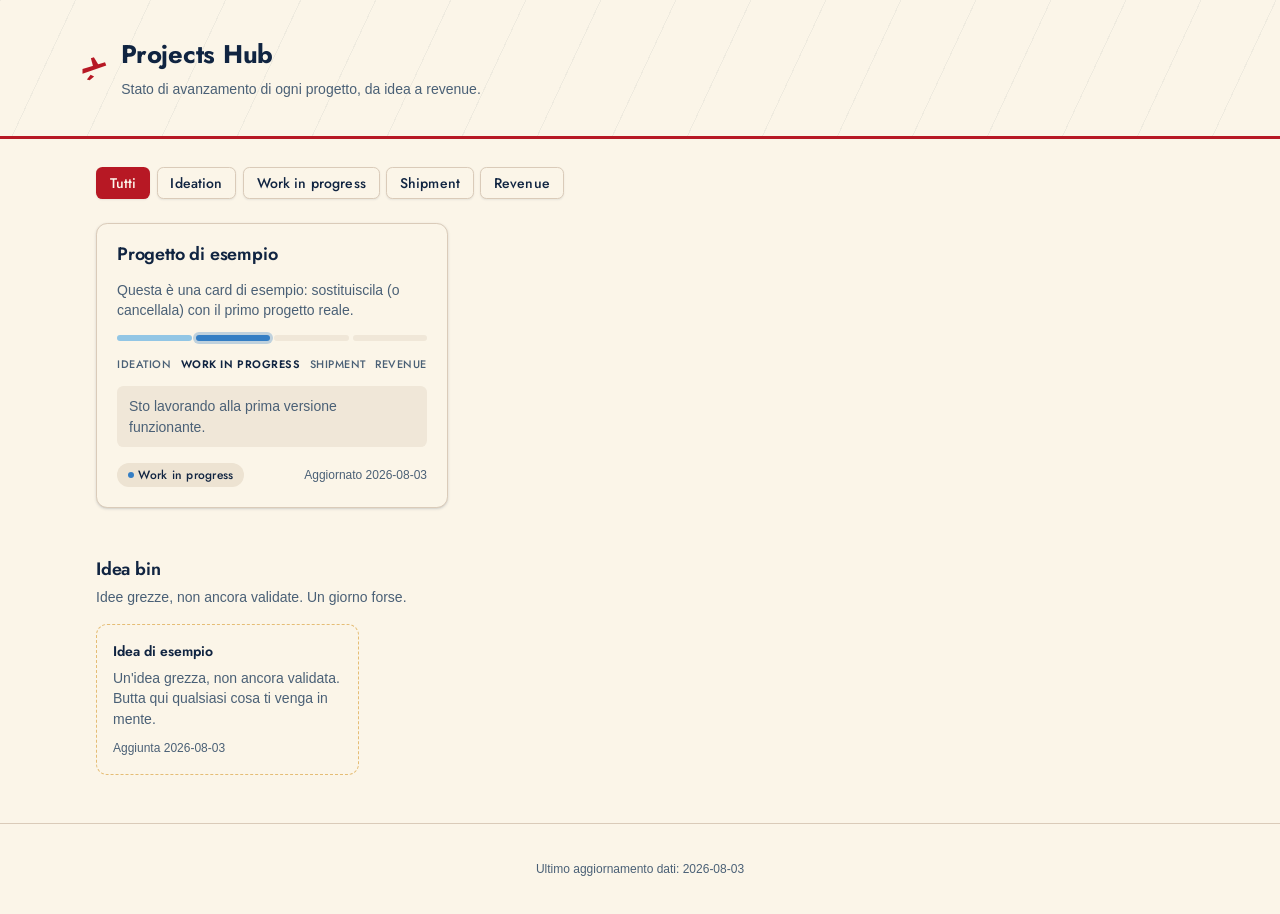
==== index.html @ 8f5721bf "Add project detail dialog: status, last update, deliverable checklist Click (or Enter/Space) on a pr" ====
<!doctype html>
<html lang="it">
<head>
<meta charset="UTF-8" />
<meta name="viewport" content="width=device-width, initial-scale=1.0" />
<title>Projects Hub</title>
<link rel="preconnect" href="https://fonts.googleapis.com" />
<link rel="preconnect" href="https://fonts.gstatic.com" crossorigin />
<link href="https://fonts.googleapis.com/css2?family=Jost:wght@500;600;700;800&display=swap" rel="stylesheet" />
<link rel="stylesheet" href="style.css" />
</head>
<body>
  <header class="topbar">
    <div class="topbar-inner">
      <svg class="brand-icon" width="30" height="30" viewBox="0 0 24 24" fill="none" xmlns="http://www.w3.org/2000/svg" aria-hidden="true">
        <path d="M2 16.5l19-6.5-1-2.7L2 12.8v3.7z" fill="currentColor"/>
        <path d="M10.5 10.8L8.7 4.2l2.4-.8 4.4 7.1-4.9 0.3z" fill="currentColor"/>
        <path d="M8.5 17.3l-3 3.8 2.2.6 3.6-3-2.8-1.4z" fill="currentColor"/>
      </svg>
      <div>
        <h1>Projects Hub</h1>
        <p class="subtitle">Stato di avanzamento di ogni progetto, da idea a revenue.</p>
      </div>
    </div>
  </header>

  <main class="wrap">
    <section class="filters" aria-label="Filtra per stage">
      <button class="filter-btn is-active" data-filter="all">Tutti</button>
      <button class="filter-btn" data-filter="ideation">Ideation</button>
      <button class="filter-btn" data-filter="wip">Work in progress</button>
      <button class="filter-btn" data-filter="shipment">Shipment</button>
      <button class="filter-btn" data-filter="revenue">Revenue</button>
    </section>

    <section id="projects" class="projects-grid" aria-label="Progetti"></section>

    <section class="ideas-section">
      <div class="ideas-header">
        <h2>Idea bin</h2>
        <p class="subtitle">Idee grezze, non ancora validate. Un giorno forse.</p>
      </div>
      <div id="ideas" class="ideas-grid"></div>
    </section>
  </main>

  <footer class="footer">
    <p id="last-updated"></p>
  </footer>

  <div id="project-dialog-overlay" class="dialog-overlay" hidden>
    <div class="dialog" role="dialog" aria-modal="true" aria-labelledby="dialog-title">
      <button class="dialog-close" id="dialog-close" aria-label="Chiudi">&times;</button>
      <div id="dialog-content"></div>
    </div>
  </div>

  <script src="script.js"></script>
</body>
</html>
---- style.css ----
/*
  Structure/tokens follow shadcn/ui (github.com/shadcn-ui/ui): same variable
  architecture (background/foreground/card/primary/secondary/muted/accent/
  border/ring, radius scale, shadow scale, chart-1..4) and the same component
  mechanics (Button/Badge/Card states, focus rings). Only the token *values*
  below are a custom skin — a mid-century TWA travel-poster palette: night-sky
  navy, cherry red, brass gold, ivory paper — instead of shadcn's default
  neutral gray theme.
*/
:root {
  --radius: 0.5rem;
  --radius-sm: calc(var(--radius) * 0.6);
  --radius-md: calc(var(--radius) * 0.8);
  --radius-lg: var(--radius);
  --radius-xl: calc(var(--radius) * 1.4);

  /* ivory / daytime ticket paper */
  --background: oklch(0.97 0.018 85);
  --foreground: oklch(0.26 0.06 258);
  --card: oklch(0.97 0.018 85);
  --card-foreground: oklch(0.26 0.06 258);
  --primary: oklch(0.5 0.19 25);
  --primary-foreground: oklch(0.98 0.015 85);
  --secondary: oklch(0.92 0.025 80);
  --secondary-foreground: oklch(0.26 0.06 258);
  --muted: oklch(0.93 0.022 80);
  --muted-foreground: oklch(0.48 0.045 250);
  --accent: oklch(0.8 0.14 85);
  --accent-foreground: oklch(0.26 0.06 258);
  --destructive: oklch(0.55 0.22 25);
  --border: oklch(0.85 0.03 75);
  --input: oklch(0.85 0.03 75);
  --ring: oklch(0.76 0.13 85);

  /* stage journey: pale sky -> deep sky -> TWA red (launch) -> gold (revenue) */
  --chart-1: oklch(0.8 0.07 235);
  --chart-2: oklch(0.58 0.13 250);
  --chart-3: oklch(0.52 0.19 25);
  --chart-4: oklch(0.72 0.13 85);

  --font-sans: -apple-system, BlinkMacSystemFont, "Segoe UI", Roboto, "Helvetica Neue",
    "Noto Sans", Arial, sans-serif, "Apple Color Emoji", "Segoe UI Emoji", "Segoe UI Symbol";
  --font-display: "Jost", var(--font-sans);

  --text-xs: 0.75rem;
  --text-sm: 0.875rem;
  --text-base: 1rem;
  --text-lg: 1.125rem;
  --text-2xl: 1.6rem;

  --shadow-xs: 0 1px 2px 0 oklch(0.26 0.06 258 / 0.08);
  --shadow-sm: 0 1px 3px 0 oklch(0.26 0.06 258 / 0.14), 0 1px 2px -1px oklch(0.26 0.06 258 / 0.14);
}

@media (prefers-color-scheme: dark) {
  :root {
    /* night sky over the tail fin */
    --background: oklch(0.2 0.045 258);
    --foreground: oklch(0.96 0.018 85);
    --card: oklch(0.25 0.045 258);
    --card-foreground: oklch(0.96 0.018 85);
    --primary: oklch(0.58 0.2 25);
    --primary-foreground: oklch(0.98 0.015 85);
    --secondary: oklch(0.31 0.045 255);
    --secondary-foreground: oklch(0.95 0.018 85);
    --muted: oklch(0.29 0.045 255);
    --muted-foreground: oklch(0.68 0.035 250);
    --accent: oklch(0.62 0.12 85);
    --accent-foreground: oklch(0.18 0.04 258);
    --destructive: oklch(0.63 0.19 25);
    --border: oklch(1 0 0 / 12%);
    --input: oklch(1 0 0 / 16%);
    --ring: oklch(0.68 0.13 85);

    --chart-1: oklch(0.76 0.08 235);
    --chart-2: oklch(0.63 0.14 250);
    --chart-3: oklch(0.6 0.2 25);
    --chart-4: oklch(0.76 0.14 85);

    --shadow-xs: 0 1px 2px 0 oklch(0 0 0 / 0.3);
    --shadow-sm: 0 1px 3px 0 oklch(0 0 0 / 0.4), 0 1px 2px -1px oklch(0 0 0 / 0.4);
  }
}

* {
  box-sizing: border-box;
  border-color: var(--border);
}

body {
  margin: 0;
  background: var(--background);
  color: var(--foreground);
  font-family: var(--font-sans);
  font-size: var(--text-sm);
  line-height: 1.5;
  -webkit-font-smoothing: antialiased;
}

/* ---------- layout ---------- */

.topbar {
  position: relative;
  overflow: hidden;
  border-bottom: 3px solid var(--primary);
  padding: 2.25rem 1rem;
  background:
    repeating-linear-gradient(
      115deg,
      color-mix(in oklch, var(--foreground) 5%, transparent) 0px,
      color-mix(in oklch, var(--foreground) 5%, transparent) 1px,
      transparent 1px,
      transparent 68px
    ),
    var(--background);
}

@media (prefers-reduced-motion: no-preference) {
  .topbar {
    animation: contrail-drift 50s linear infinite;
  }
}

@keyframes contrail-drift {
  from { background-position: 0 0, 0 0; }
  to { background-position: 2000px 0, 0 0; }
}

.topbar-inner,
.wrap {
  max-width: 1120px;
  margin: 0 auto;
}

.topbar-inner {
  position: relative;
  display: flex;
  align-items: center;
  gap: 0.7rem;
}

.brand-icon {
  flex: none;
  color: var(--primary);
}

.topbar h1 {
  margin: 0 0 0.3rem;
  font-family: var(--font-display);
  font-size: var(--text-2xl);
  font-weight: 700;
  letter-spacing: -0.01em;
}

.subtitle {
  margin: 0;
  color: var(--muted-foreground);
  font-size: var(--text-sm);
}

.wrap {
  padding: 1.75rem 1rem 3rem;
}

/* ---------- filter buttons (shadcn Button: outline / default, size sm) ---------- */

.filters {
  display: flex;
  gap: 0.4rem;
  flex-wrap: wrap;
  margin-bottom: 1.5rem;
}

.filter-btn {
  display: inline-flex;
  align-items: center;
  justify-content: center;
  height: 2rem;
  padding: 0 0.8rem;
  border-radius: var(--radius-md);
  border: 1px solid var(--border);
  background: var(--background);
  color: var(--foreground);
  font-family: var(--font-display);
  font-size: var(--text-sm);
  font-weight: 500;
  letter-spacing: 0.01em;
  cursor: pointer;
  box-shadow: var(--shadow-xs);
  transition: color 0.15s ease, background-color 0.15s ease, border-color 0.15s ease;
}

.filter-btn:hover {
  background: var(--accent);
  color: var(--accent-foreground);
  border-color: var(--accent);
}

.filter-btn:focus-visible {
  outline: none;
  border-color: var(--ring);
  box-shadow: 0 0 0 3px color-mix(in oklch, var(--ring) 50%, transparent);
}

.filter-btn.is-active {
  background: var(--primary);
  color: var(--primary-foreground);
  border-color: transparent;
}

/* ---------- project cards (shadcn Card) ---------- */

.projects-grid {
  display: grid;
  grid-template-columns: repeat(auto-fill, minmax(300px, 1fr));
  gap: 1rem;
  margin-bottom: 3rem;
}

.card {
  display: flex;
  flex-direction: column;
  gap: 0.9rem;
  background: var(--card);
  color: var(--card-foreground);
  border: 1px solid var(--border);
  border-radius: var(--radius-xl);
  box-shadow: var(--shadow-sm);
  padding: 1.25rem;
  cursor: pointer;
  transition: border-color 0.15s ease, box-shadow 0.15s ease, transform 0.15s ease;
}

.card:hover {
  border-color: var(--ring);
  box-shadow: 0 4px 14px 0 oklch(0.26 0.06 258 / 0.12);
  transform: translateY(-1px);
}

.card:focus-visible {
  outline: none;
  border-color: var(--ring);
  box-shadow: 0 0 0 3px color-mix(in oklch, var(--ring) 50%, transparent);
}

.card-title {
  margin: 0;
  font-family: var(--font-display);
  font-size: var(--text-lg);
  font-weight: 600;
  line-height: 1.2;
  letter-spacing: -0.01em;
}

.card-desc {
  margin: 0;
  color: var(--muted-foreground);
  font-size: var(--text-sm);
  line-height: 1.45;
}

/* stepper — modeled after shadcn Progress (track = muted, indicator = chart scale) */

.stepper {
  display: flex;
  align-items: center;
  gap: 0.25rem;
}

.step {
  flex: 1;
  height: 6px;
  border-radius: 999px;
  background: var(--muted);
}

.step.is-done {
  background: var(--step-color, var(--primary));
}

.step.is-current {
  background: var(--step-color, var(--primary));
  box-shadow: 0 0 0 3px color-mix(in oklch, var(--step-color, var(--primary)) 30%, transparent);
}

.stage-labels {
  display: flex;
  justify-content: space-between;
  font-family: var(--font-display);
  font-size: 0.68rem;
  color: var(--muted-foreground);
  text-transform: uppercase;
  letter-spacing: 0.05em;
  font-weight: 500;
}

.stage-labels span.is-active {
  color: var(--foreground);
  font-weight: 600;
}

.card-footer {
  display: flex;
  align-items: center;
  justify-content: space-between;
  gap: 0.5rem;
  margin-top: 0.1rem;
}

/* badges (shadcn Badge) */

.badge {
  display: inline-flex;
  align-items: center;
  gap: 0.3rem;
  width: fit-content;
  padding: 0.1rem 0.6rem;
  border-radius: 999px;
  border: 1px solid transparent;
  font-family: var(--font-display);
  font-size: var(--text-xs);
  font-weight: 500;
  letter-spacing: 0.02em;
  white-space: nowrap;
  background: var(--secondary);
  color: var(--secondary-foreground);
}

.badge::before {
  content: "";
  width: 6px;
  height: 6px;
  border-radius: 50%;
  background: var(--dot-color, var(--foreground));
}

.card-notes {
  margin: 0;
  font-size: var(--text-sm);
  color: var(--muted-foreground);
  background: var(--muted);
  border-radius: var(--radius-md);
  padding: 0.6rem 0.75rem;
}

.card-updated {
  font-size: var(--text-xs);
  color: var(--muted-foreground);
}

.card-links {
  display: flex;
  flex-wrap: wrap;
  gap: 0.4rem;
}

.card-links a {
  display: inline-flex;
  align-items: center;
  height: 1.75rem;
  padding: 0 0.6rem;
  border-radius: var(--radius-md);
  border: 1px solid var(--border);
  font-size: var(--text-xs);
  font-weight: 500;
  color: var(--foreground);
  text-decoration: none;
  background: var(--background);
  transition: background-color 0.15s ease;
}

.card-links a:hover {
  background: var(--accent);
  color: var(--accent-foreground);
  border-color: var(--accent);
}

.revenue-detail {
  margin: 0;
  font-size: var(--text-xs);
  color: var(--muted-foreground);
}

/* ---------- idea bin (dashed Card variant — the dashes read as a flight path) ---------- */

.ideas-header {
  margin-bottom: 1rem;
}

.ideas-header h2 {
  margin: 0 0 0.25rem;
  font-family: var(--font-display);
  font-size: var(--text-lg);
  font-weight: 600;
  letter-spacing: -0.01em;
}

.ideas-grid {
  display: grid;
  grid-template-columns: repeat(auto-fill, minmax(240px, 1fr));
  gap: 0.75rem;
}

.idea-card {
  background: var(--card);
  border: 1.5px dashed color-mix(in oklch, var(--accent) 65%, var(--border));
  border-radius: var(--radius-xl);
  padding: 1rem;
}

.idea-card h3 {
  margin: 0 0 0.4rem;
  font-family: var(--font-display);
  font-size: var(--text-sm);
  font-weight: 600;
}

.idea-card p {
  margin: 0 0 0.5rem;
  font-size: var(--text-sm);
  color: var(--muted-foreground);
  line-height: 1.45;
}

.idea-card time {
  font-size: var(--text-xs);
  color: var(--muted-foreground);
}

.empty-state {
  color: var(--muted-foreground);
  font-size: var(--text-sm);
  border: 1px dashed var(--border);
  border-radius: var(--radius-xl);
  padding: 1.5rem;
  text-align: center;
  grid-column: 1 / -1;
}

.footer {
  text-align: center;
  color: var(--muted-foreground);
  font-size: var(--text-xs);
  padding: 1.5rem;
  border-top: 1px solid var(--border);
}

/* ---------- project detail dialog (shadcn Dialog: overlay + centered content) ---------- */

.dialog-overlay {
  position: fixed;
  inset: 0;
  z-index: 50;
  display: flex;
  align-items: flex-start;
  justify-content: center;
  overflow-y: auto;
  padding: 3rem 1rem;
  background: oklch(0.1 0.03 258 / 0.6);
  opacity: 0;
  transition: opacity 0.15s ease;
}

.dialog-overlay[hidden] {
  display: none;
}

.dialog-overlay.is-open {
  opacity: 1;
}

.dialog {
  position: relative;
  width: 100%;
  max-width: 32rem;
  background: var(--card);
  color: var(--card-foreground);
  border: 1px solid var(--border);
  border-radius: var(--radius-xl);
  box-shadow: var(--shadow-sm);
  padding: 1.75rem;
  display: flex;
  flex-direction: column;
  gap: 0.9rem;
  transform: translateY(8px) scale(0.98);
  transition: transform 0.15s ease;
}

.dialog-overlay.is-open .dialog {
  transform: translateY(0) scale(1);
}

.dialog-close {
  position: absolute;
  top: 0.9rem;
  right: 0.9rem;
  width: 1.75rem;
  height: 1.75rem;
  display: inline-flex;
  align-items: center;
  justify-content: center;
  border: 1px solid var(--border);
  border-radius: var(--radius-md);
  background: var(--background);
  color: var(--muted-foreground);
  font-size: 1.1rem;
  line-height: 1;
  cursor: pointer;
}

.dialog-close:hover {
  background: var(--accent);
  color: var(--accent-foreground);
  border-color: var(--accent);
}

.dialog-close:focus-visible {
  outline: none;
  box-shadow: 0 0 0 3px color-mix(in oklch, var(--ring) 50%, transparent);
}

.dialog-title {
  margin: 0.1rem 0 0;
  font-family: var(--font-display);
  font-size: var(--text-2xl);
  font-weight: 700;
  letter-spacing: -0.01em;
  padding-right: 1.5rem;
}

.dialog-section {
  border-top: 1px solid var(--border);
  padding-top: 0.9rem;
}

.dialog-label {
  margin: 0 0 0.4rem;
  font-family: var(--font-display);
  font-size: 0.7rem;
  font-weight: 600;
  text-transform: uppercase;
  letter-spacing: 0.05em;
  color: var(--muted-foreground);
}

.deliverable-count {
  font-weight: 500;
  text-transform: none;
  letter-spacing: normal;
  color: var(--foreground);
}

.dialog-text {
  margin: 0;
  font-size: var(--text-sm);
  line-height: 1.55;
}

.deliverables {
  list-style: none;
  margin: 0;
  padding: 0;
  display: flex;
  flex-direction: column;
  gap: 0.4rem;
}

.deliverable {
  display: flex;
  align-items: flex-start;
  gap: 0.55rem;
  font-size: var(--text-sm);
  color: var(--foreground);
}

.deliverable-check {
  flex: none;
  width: 1.1rem;
  height: 1.1rem;
  margin-top: 0.05rem;
  display: inline-flex;
  align-items: center;
  justify-content: center;
  border: 1.5px solid var(--border);
  border-radius: var(--radius-sm);
  font-size: 0.7rem;
  line-height: 1;
  color: var(--primary-foreground);
}

.deliverable.is-done {
  color: var(--muted-foreground);
  text-decoration: line-through;
  text-decoration-color: color-mix(in oklch, var(--muted-foreground) 60%, transparent);
}

.deliverable.is-done .deliverable-check {
  background: var(--primary);
  border-color: var(--primary);
}
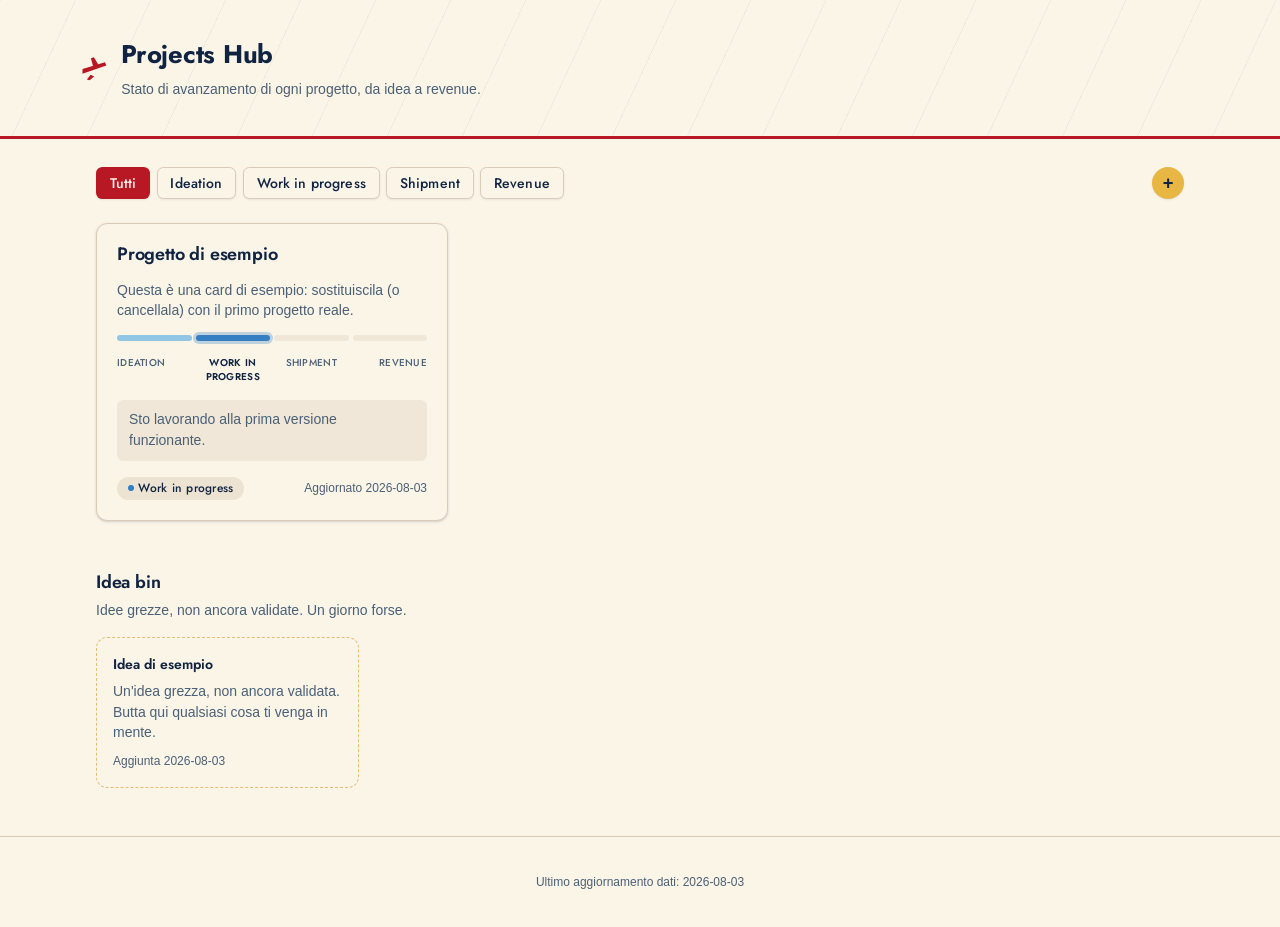
==== commit da5d3fc3: "Add gold + button opening a static intake-question reference dialog New project intake is deliberate" ====
--- a/index.html
+++ b/index.html
@@ -31,6 +31,7 @@
       <button class="filter-btn" data-filter="wip">Work in progress</button>
       <button class="filter-btn" data-filter="shipment">Shipment</button>
       <button class="filter-btn" data-filter="revenue">Revenue</button>
+      <button class="add-project-btn" id="add-project-btn" aria-haspopup="dialog" title="Aggiungi progetto" aria-label="Aggiungi progetto">+</button>
     </section>
 
     <section id="projects" class="projects-grid" aria-label="Progetti"></section>
--- a/style.css
+++ b/style.css
@@ -208,6 +208,35 @@
   border-color: transparent;
 }
 
+.add-project-btn {
+  display: inline-flex;
+  align-items: center;
+  justify-content: center;
+  width: 2rem;
+  height: 2rem;
+  margin-left: auto;
+  border-radius: 999px;
+  border: 1px solid transparent;
+  background: var(--accent);
+  color: var(--accent-foreground);
+  font-size: 1.15rem;
+  line-height: 1;
+  font-weight: 600;
+  cursor: pointer;
+  box-shadow: var(--shadow-xs);
+  transition: transform 0.15s ease, box-shadow 0.15s ease;
+}
+
+.add-project-btn:hover {
+  box-shadow: 0 4px 14px 0 color-mix(in oklch, var(--accent) 45%, transparent);
+  transform: translateY(-1px);
+}
+
+.add-project-btn:focus-visible {
+  outline: none;
+  box-shadow: 0 0 0 3px color-mix(in oklch, var(--ring) 50%, transparent);
+}
+
 /* ---------- project cards (shadcn Card) ---------- */
 
 .projects-grid {
@@ -267,6 +296,10 @@
   gap: 0.25rem;
 }
 
+.dialog > .stepper {
+  margin-top: 0.4rem;
+}
+
 .step {
   flex: 1;
   height: 6px;
@@ -284,14 +317,27 @@
 }
 
 .stage-labels {
-  display: flex;
-  justify-content: space-between;
-  font-family: var(--font-display);
-  font-size: 0.68rem;
+  display: grid;
+  grid-template-columns: repeat(4, 1fr);
+  gap: 0.25rem;
+  font-family: var(--font-display);
+  font-size: 0.62rem;
   color: var(--muted-foreground);
   text-transform: uppercase;
-  letter-spacing: 0.05em;
+  letter-spacing: 0.03em;
   font-weight: 500;
+}
+
+.stage-labels span {
+  text-align: center;
+}
+
+.stage-labels span:first-child {
+  text-align: left;
+}
+
+.stage-labels span:last-child {
+  text-align: right;
 }
 
 .stage-labels span.is-active {
@@ -472,16 +518,16 @@
 .dialog {
   position: relative;
   width: 100%;
-  max-width: 32rem;
+  max-width: 34rem;
   background: var(--card);
   color: var(--card-foreground);
   border: 1px solid var(--border);
   border-radius: var(--radius-xl);
   box-shadow: var(--shadow-sm);
-  padding: 1.75rem;
+  padding: 2.25rem;
   display: flex;
   flex-direction: column;
-  gap: 0.9rem;
+  gap: 1.1rem;
   transform: translateY(8px) scale(0.98);
   transition: transform 0.15s ease;
 }
@@ -492,10 +538,10 @@
 
 .dialog-close {
   position: absolute;
-  top: 0.9rem;
-  right: 0.9rem;
-  width: 1.75rem;
-  height: 1.75rem;
+  top: 1.25rem;
+  right: 1.25rem;
+  width: 1.85rem;
+  height: 1.85rem;
   display: inline-flex;
   align-items: center;
   justify-content: center;
@@ -520,21 +566,21 @@
 }
 
 .dialog-title {
-  margin: 0.1rem 0 0;
-  font-family: var(--font-display);
-  font-size: var(--text-2xl);
+  margin: 0.3rem 0 0;
+  font-family: var(--font-display);
+  font-size: 1.7rem;
   font-weight: 700;
   letter-spacing: -0.01em;
-  padding-right: 1.5rem;
+  padding-right: 1.75rem;
 }
 
 .dialog-section {
   border-top: 1px solid var(--border);
-  padding-top: 0.9rem;
+  padding-top: 1.5rem;
 }
 
 .dialog-label {
-  margin: 0 0 0.4rem;
+  margin: 0 0 0.7rem;
   font-family: var(--font-display);
   font-size: 0.7rem;
   font-weight: 600;
@@ -553,7 +599,7 @@
 .dialog-text {
   margin: 0;
   font-size: var(--text-sm);
-  line-height: 1.55;
+  line-height: 1.65;
 }
 
 .deliverables {
@@ -562,15 +608,30 @@
   padding: 0;
   display: flex;
   flex-direction: column;
-  gap: 0.4rem;
+  gap: 0.15rem;
 }
 
 .deliverable {
   display: flex;
   align-items: flex-start;
-  gap: 0.55rem;
+  gap: 0.65rem;
+  margin: 0 -0.5rem;
+  padding: 0.4rem 0.5rem;
+  border-radius: var(--radius-md);
   font-size: var(--text-sm);
   color: var(--foreground);
+  cursor: pointer;
+  user-select: none;
+  transition: background-color 0.12s ease;
+}
+
+.deliverable:hover {
+  background: var(--muted);
+}
+
+.deliverable:focus-visible {
+  outline: none;
+  box-shadow: 0 0 0 3px color-mix(in oklch, var(--ring) 50%, transparent);
 }
 
 .deliverable-check {
@@ -598,3 +659,56 @@
   background: var(--primary);
   border-color: var(--primary);
 }
+
+/* ---------- new-project intake reference (static questions, no inputs) ---------- */
+
+.stage-heading {
+  display: inline-flex;
+  align-items: center;
+  gap: 0.45rem;
+  margin: 0 0 0.9rem;
+  font-family: var(--font-display);
+  font-size: 0.7rem;
+  font-weight: 700;
+  letter-spacing: 0.06em;
+  text-transform: uppercase;
+  color: var(--foreground);
+}
+
+.stage-heading::before {
+  content: "";
+  width: 8px;
+  height: 8px;
+  border-radius: 50%;
+  background: var(--dot-color, var(--foreground));
+}
+
+.intake-list {
+  list-style: decimal;
+  margin: 0;
+  padding-left: 1.15rem;
+  display: flex;
+  flex-direction: column;
+  gap: 0.9rem;
+}
+
+.intake-list li::marker {
+  color: var(--muted-foreground);
+  font-weight: 600;
+}
+
+.intake-q {
+  margin: 0;
+  font-size: var(--text-sm);
+  line-height: 1.5;
+  color: var(--foreground);
+  font-weight: 500;
+}
+
+.intake-ref {
+  margin: 0.3rem 0 0;
+  font-size: 0.75rem;
+  font-style: italic;
+  color: var(--muted-foreground);
+  line-height: 1.4;
+}
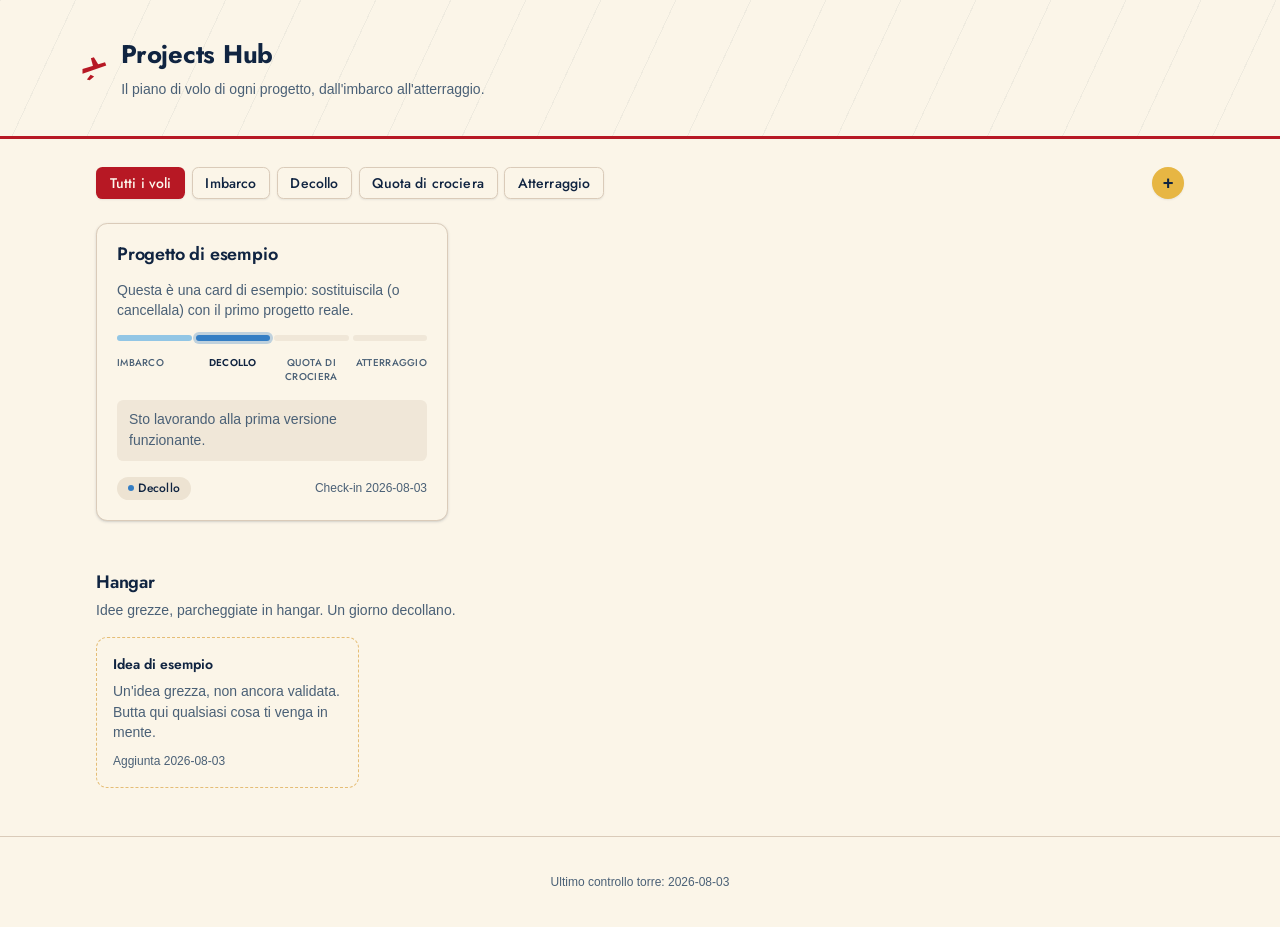
==== commit abea77d9: "Rebrand copy with an airport/flight tone of voice Stage labels: Ideation->Imbarco, WIP->Decollo, Shi" ====
--- a/index.html
+++ b/index.html
@@ -19,27 +19,27 @@
       </svg>
       <div>
         <h1>Projects Hub</h1>
-        <p class="subtitle">Stato di avanzamento di ogni progetto, da idea a revenue.</p>
+        <p class="subtitle">Il piano di volo di ogni progetto, dall'imbarco all'atterraggio.</p>
       </div>
     </div>
   </header>
 
   <main class="wrap">
-    <section class="filters" aria-label="Filtra per stage">
-      <button class="filter-btn is-active" data-filter="all">Tutti</button>
-      <button class="filter-btn" data-filter="ideation">Ideation</button>
-      <button class="filter-btn" data-filter="wip">Work in progress</button>
-      <button class="filter-btn" data-filter="shipment">Shipment</button>
-      <button class="filter-btn" data-filter="revenue">Revenue</button>
-      <button class="add-project-btn" id="add-project-btn" aria-haspopup="dialog" title="Aggiungi progetto" aria-label="Aggiungi progetto">+</button>
+    <section class="filters" aria-label="Filtra per fase">
+      <button class="filter-btn is-active" data-filter="all">Tutti i voli</button>
+      <button class="filter-btn" data-filter="ideation">Imbarco</button>
+      <button class="filter-btn" data-filter="wip">Decollo</button>
+      <button class="filter-btn" data-filter="shipment">Quota di crociera</button>
+      <button class="filter-btn" data-filter="revenue">Atterraggio</button>
+      <button class="add-project-btn" id="add-project-btn" aria-haspopup="dialog" title="Nuovo volo" aria-label="Nuovo volo">+</button>
     </section>
 
     <section id="projects" class="projects-grid" aria-label="Progetti"></section>
 
     <section class="ideas-section">
       <div class="ideas-header">
-        <h2>Idea bin</h2>
-        <p class="subtitle">Idee grezze, non ancora validate. Un giorno forse.</p>
+        <h2>Hangar</h2>
+        <p class="subtitle">Idee grezze, parcheggiate in hangar. Un giorno decollano.</p>
       </div>
       <div id="ideas" class="ideas-grid"></div>
     </section>
--- a/style.css
+++ b/style.css
@@ -296,8 +296,8 @@
   gap: 0.25rem;
 }
 
-.dialog > .stepper {
-  margin-top: 0.4rem;
+#dialog-content > .stepper {
+  margin-top: 0.3rem;
 }
 
 .step {
@@ -525,11 +525,14 @@
   border-radius: var(--radius-xl);
   box-shadow: var(--shadow-sm);
   padding: 2.25rem;
-  display: flex;
-  flex-direction: column;
-  gap: 1.1rem;
   transform: translateY(8px) scale(0.98);
   transition: transform 0.15s ease;
+}
+
+#dialog-content {
+  display: flex;
+  flex-direction: column;
+  gap: 1.4rem;
 }
 
 .dialog-overlay.is-open .dialog {
@@ -712,3 +715,146 @@
   color: var(--muted-foreground);
   line-height: 1.4;
 }
+
+/* ---------- project dialog accordion (per-stage questions & answers) ---------- */
+
+.accordion {
+  display: flex;
+  flex-direction: column;
+}
+
+.accordion-section {
+  border-top: 1px solid var(--border);
+}
+
+.accordion-header {
+  display: flex;
+  align-items: center;
+  justify-content: space-between;
+  gap: 0.75rem;
+  width: calc(100% + 1.5rem);
+  margin: 0 -0.75rem;
+  padding: 1.1rem 0.75rem;
+  background: none;
+  border: none;
+  border-radius: var(--radius-md);
+  font: inherit;
+  color: var(--foreground);
+  cursor: pointer;
+  text-align: left;
+  transition: background-color 0.12s ease;
+}
+
+.accordion-header:hover {
+  background: var(--muted);
+}
+
+.accordion-header:focus-visible {
+  outline: none;
+  box-shadow: 0 0 0 3px color-mix(in oklch, var(--ring) 50%, transparent);
+}
+
+.accordion-header-left {
+  display: flex;
+  align-items: center;
+  gap: 0.6rem;
+  flex-wrap: wrap;
+}
+
+.stage-dot {
+  flex: none;
+  width: 8px;
+  height: 8px;
+  border-radius: 50%;
+  background: var(--dot-color, var(--foreground));
+}
+
+.accordion-label {
+  font-family: var(--font-display);
+  font-size: var(--text-sm);
+  font-weight: 600;
+  letter-spacing: 0.02em;
+}
+
+.lock-badge {
+  display: inline-flex;
+  align-items: center;
+  gap: 0.3rem;
+  font-size: 0.68rem;
+  font-weight: 500;
+  color: var(--muted-foreground);
+  background: var(--muted);
+  padding: 0.15rem 0.55rem;
+  border-radius: 999px;
+}
+
+.lock-badge svg {
+  display: block;
+}
+
+.chevron {
+  flex: none;
+  display: flex;
+  color: var(--muted-foreground);
+  transition: transform 0.2s ease, color 0.12s ease;
+}
+
+.accordion-header[aria-expanded="true"] .chevron {
+  transform: rotate(180deg);
+  color: var(--foreground);
+}
+
+.accordion-body-wrap {
+  display: grid;
+  grid-template-rows: 0fr;
+  transition: grid-template-rows 0.22s ease;
+}
+
+.accordion-section.is-open .accordion-body-wrap {
+  grid-template-rows: 1fr;
+}
+
+.accordion-body {
+  min-height: 0;
+  overflow: hidden;
+}
+
+.accordion-body-inner {
+  display: flex;
+  flex-direction: column;
+  gap: 1.1rem;
+  padding: 0 0.75rem 1.4rem;
+}
+
+.qa-list {
+  display: flex;
+  flex-direction: column;
+  gap: 1.1rem;
+}
+
+.qa-answer {
+  margin: 0.35rem 0 0;
+  font-size: var(--text-sm);
+  line-height: 1.55;
+  color: var(--foreground);
+}
+
+.qa-answer.qa-empty {
+  color: var(--muted-foreground);
+  font-style: italic;
+}
+
+.accordion-updated {
+  margin: 0;
+  font-size: var(--text-xs);
+  color: var(--muted-foreground);
+}
+
+.stage-deliverables {
+  border-top: 1px dashed var(--border);
+  padding-top: 1.1rem;
+}
+
+.intake-list-preview {
+  margin: 0;
+}
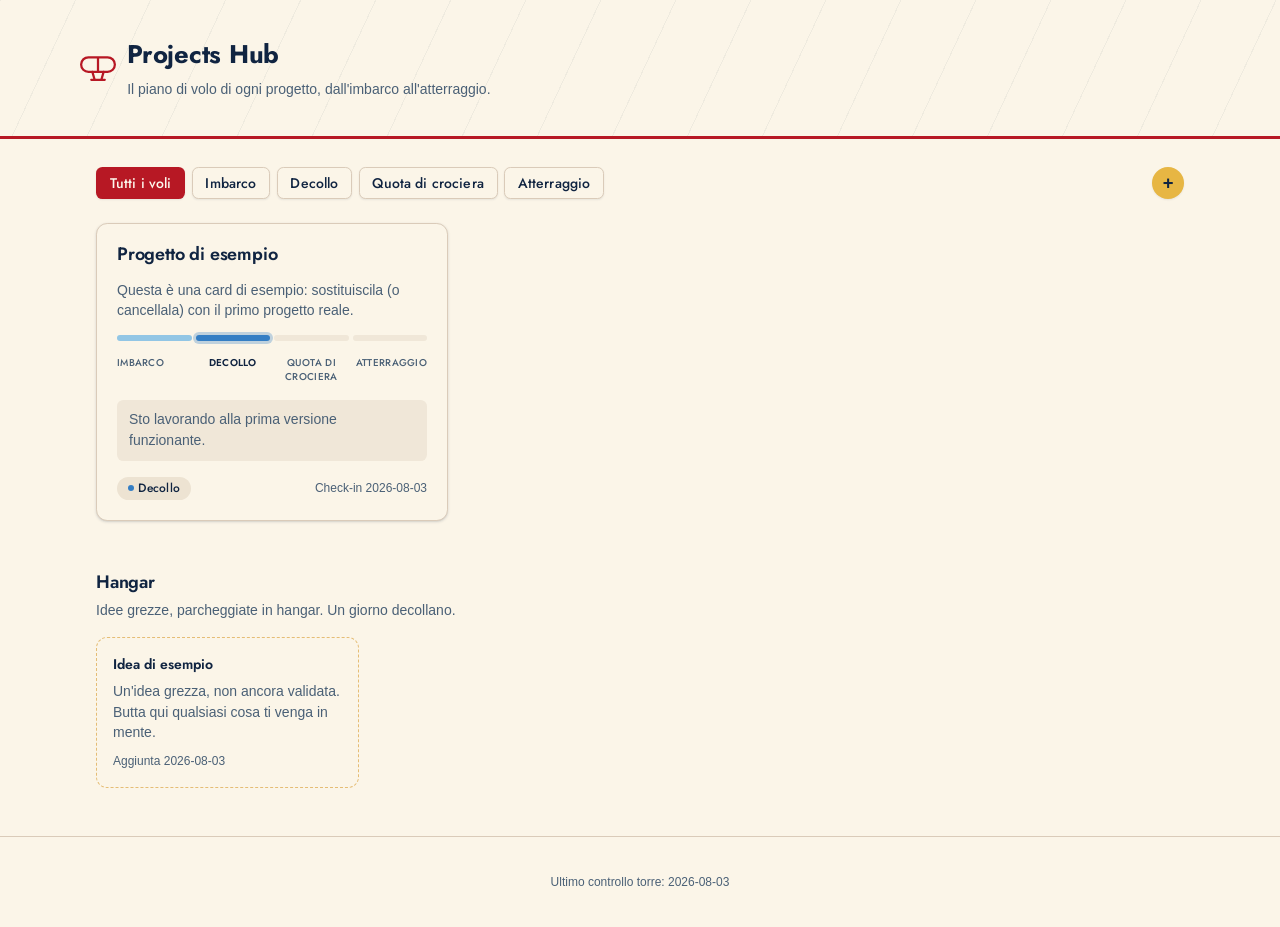
==== commit 9a1d7583: "Replace the brand icon with the TWA Terminal split-flap board Stylized outline of the oval departure" ====
--- a/index.html
+++ b/index.html
@@ -11,11 +11,15 @@
 </head>
 <body>
   <header class="topbar">
+    <svg class="flyby-plane" viewBox="0 0 24 24" fill="none" xmlns="http://www.w3.org/2000/svg" aria-hidden="true">
+      <path d="M21,16v-2l-8-5V3.5C13,2.67,12.33,2,11.5,2S10,2.67,10,3.5V9l-8,5v2l8-2.5V19l-2.5,1.5V22l4-1l4,1v-1.5L13,19v-5.5L21,16z" fill="currentColor"/>
+    </svg>
     <div class="topbar-inner">
-      <svg class="brand-icon" width="30" height="30" viewBox="0 0 24 24" fill="none" xmlns="http://www.w3.org/2000/svg" aria-hidden="true">
-        <path d="M2 16.5l19-6.5-1-2.7L2 12.8v3.7z" fill="currentColor"/>
-        <path d="M10.5 10.8L8.7 4.2l2.4-.8 4.4 7.1-4.9 0.3z" fill="currentColor"/>
-        <path d="M8.5 17.3l-3 3.8 2.2.6 3.6-3-2.8-1.4z" fill="currentColor"/>
+      <svg class="brand-icon" width="36" height="27" viewBox="0 0 32 24" fill="none" xmlns="http://www.w3.org/2000/svg" aria-hidden="true">
+        <rect x="1" y="2" width="30" height="13" rx="6.5" stroke="currentColor" stroke-width="2"/>
+        <line x1="16" y1="2" x2="16" y2="15" stroke="currentColor" stroke-width="2"/>
+        <path d="M11 15L13 22M21 15L19 22" stroke="currentColor" stroke-width="2" stroke-linecap="round"/>
+        <path d="M10 22H22" stroke="currentColor" stroke-width="2" stroke-linecap="round"/>
       </svg>
       <div>
         <h1>Projects Hub</h1>
--- a/style.css
+++ b/style.css
@@ -126,6 +126,30 @@
   to { background-position: 2000px 0, 0 0; }
 }
 
+.flyby-plane {
+  position: absolute;
+  top: 60%;
+  left: -8%;
+  width: 30px;
+  height: 30px;
+  color: var(--primary);
+  opacity: 0;
+  pointer-events: none;
+}
+
+@media (prefers-reduced-motion: no-preference) {
+  .flyby-plane {
+    animation: plane-flyby 17s ease-in-out infinite;
+  }
+}
+
+@keyframes plane-flyby {
+  0%, 78% { left: -8%; top: 62%; opacity: 0; transform: rotate(0deg); }
+  82% { left: 6%; top: 55%; opacity: 0.9; transform: rotate(-6deg); }
+  94% { left: 100%; top: 14%; opacity: 0.9; transform: rotate(-6deg); }
+  97%, 100% { left: 106%; top: 10%; opacity: 0; transform: rotate(-6deg); }
+}
+
 .topbar-inner,
 .wrap {
   max-width: 1120px;
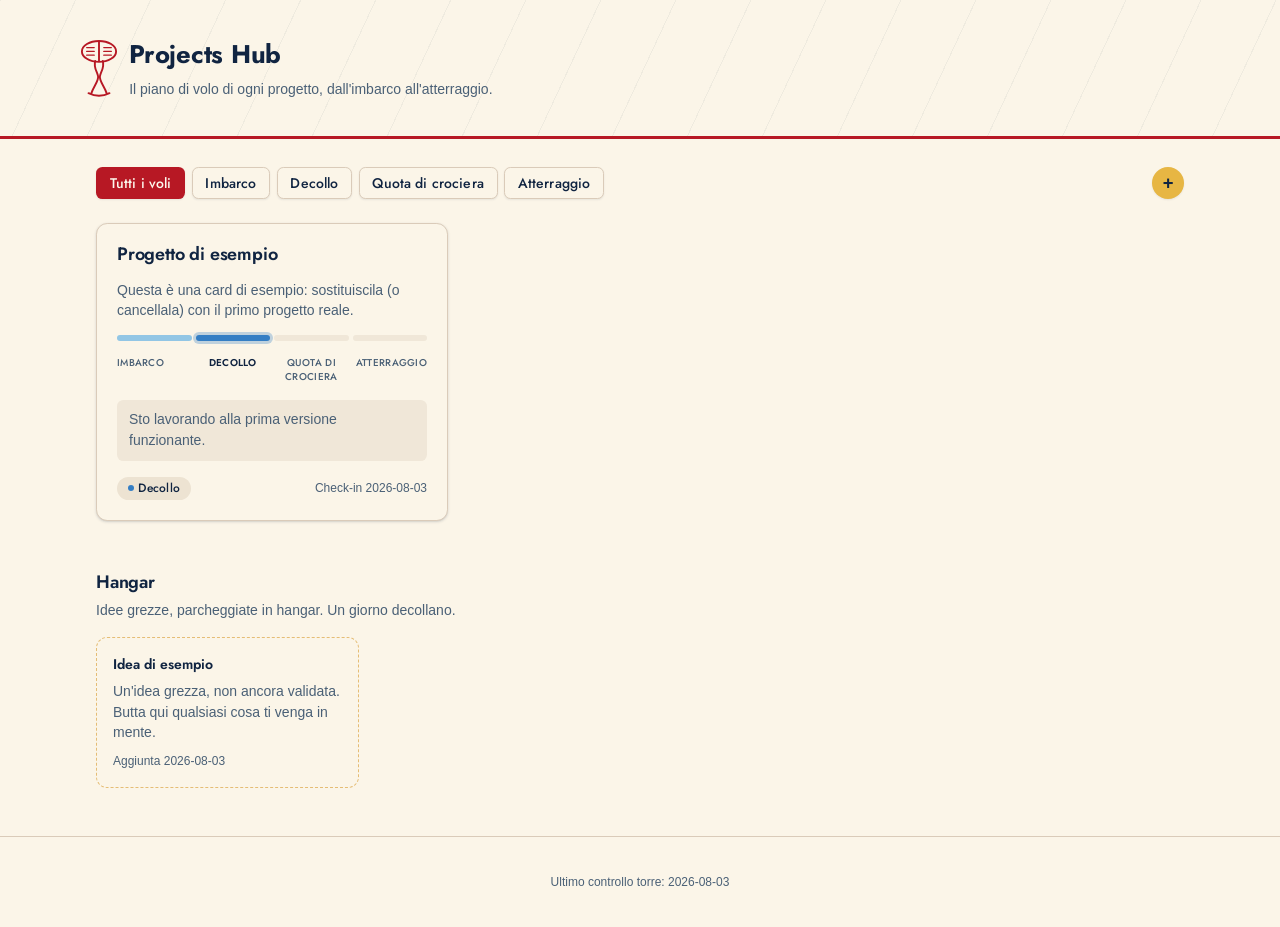
==== commit 5ade5e9c: "Enlarge and detail the brand icon to match the reference photo Sized to span the full height of the " ====
--- a/index.html
+++ b/index.html
@@ -15,11 +15,18 @@
       <path d="M21,16v-2l-8-5V3.5C13,2.67,12.33,2,11.5,2S10,2.67,10,3.5V9l-8,5v2l8-2.5V19l-2.5,1.5V22l4-1l4,1v-1.5L13,19v-5.5L21,16z" fill="currentColor"/>
     </svg>
     <div class="topbar-inner">
-      <svg class="brand-icon" width="36" height="27" viewBox="0 0 32 24" fill="none" xmlns="http://www.w3.org/2000/svg" aria-hidden="true">
-        <rect x="1" y="2" width="30" height="13" rx="6.5" stroke="currentColor" stroke-width="2"/>
-        <line x1="16" y1="2" x2="16" y2="15" stroke="currentColor" stroke-width="2"/>
-        <path d="M11 15L13 22M21 15L19 22" stroke="currentColor" stroke-width="2" stroke-linecap="round"/>
-        <path d="M10 22H22" stroke="currentColor" stroke-width="2" stroke-linecap="round"/>
+      <svg class="brand-icon" width="38" height="61" viewBox="0 0 40 64" fill="none" xmlns="http://www.w3.org/2000/svg" aria-hidden="true">
+        <ellipse cx="20" cy="14" rx="18" ry="11" stroke="currentColor" stroke-width="2"/>
+        <line x1="20" y1="3.5" x2="20" y2="24.5" stroke="currentColor" stroke-width="2"/>
+        <line x1="7" y1="10" x2="15" y2="10" stroke="currentColor" stroke-width="1.3" stroke-linecap="round"/>
+        <line x1="7" y1="14" x2="15" y2="14" stroke="currentColor" stroke-width="1.3" stroke-linecap="round"/>
+        <line x1="7" y1="18" x2="15" y2="18" stroke="currentColor" stroke-width="1.3" stroke-linecap="round"/>
+        <line x1="25" y1="10" x2="33" y2="10" stroke="currentColor" stroke-width="1.3" stroke-linecap="round"/>
+        <line x1="25" y1="14" x2="33" y2="14" stroke="currentColor" stroke-width="1.3" stroke-linecap="round"/>
+        <line x1="25" y1="18" x2="33" y2="18" stroke="currentColor" stroke-width="1.3" stroke-linecap="round"/>
+        <path d="M16,24 C14,31 18,35 19,40 C20,45 14,51 12,58" stroke="currentColor" stroke-width="2" stroke-linecap="round"/>
+        <path d="M24,24 C26,31 22,35 21,40 C20,45 26,51 28,58" stroke="currentColor" stroke-width="2" stroke-linecap="round"/>
+        <path d="M9,58 Q20,63.5 31,58" stroke="currentColor" stroke-width="2" stroke-linecap="round"/>
       </svg>
       <div>
         <h1>Projects Hub</h1>
--- a/style.css
+++ b/style.css
@@ -134,6 +134,7 @@
   height: 30px;
   color: var(--primary);
   opacity: 0;
+  transform: rotate(84deg);
   pointer-events: none;
 }
 
@@ -144,10 +145,10 @@
 }
 
 @keyframes plane-flyby {
-  0%, 78% { left: -8%; top: 62%; opacity: 0; transform: rotate(0deg); }
-  82% { left: 6%; top: 55%; opacity: 0.9; transform: rotate(-6deg); }
-  94% { left: 100%; top: 14%; opacity: 0.9; transform: rotate(-6deg); }
-  97%, 100% { left: 106%; top: 10%; opacity: 0; transform: rotate(-6deg); }
+  0%, 78% { left: -8%; top: 62%; opacity: 0; }
+  82% { left: 6%; top: 55%; opacity: 0.9; }
+  94% { left: 100%; top: 14%; opacity: 0.9; }
+  97%, 100% { left: 106%; top: 10%; opacity: 0; }
 }
 
 .topbar-inner,
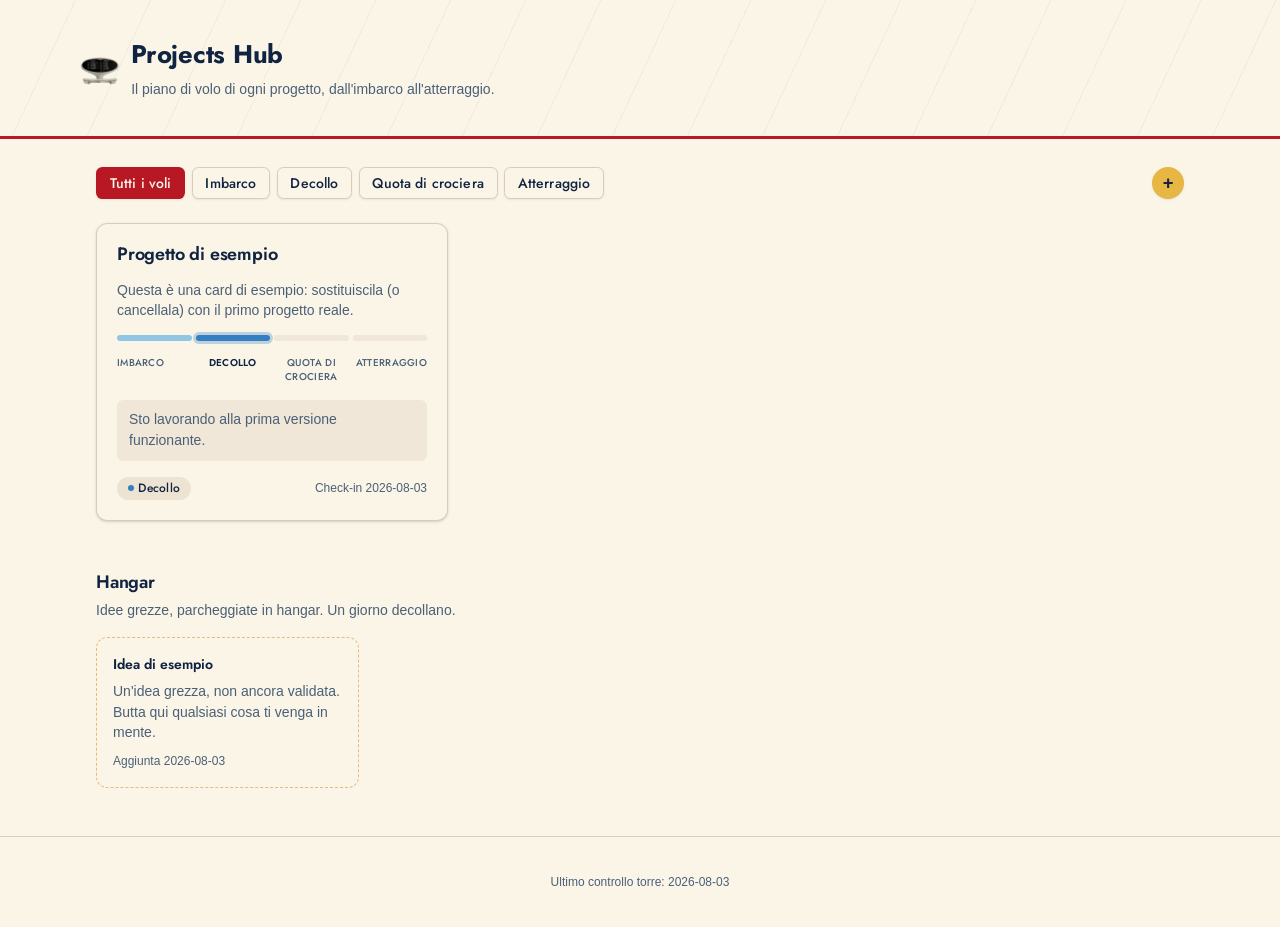
==== commit 7b8a92c2: "Replace the brand icon with the real TWA split-flap board photo Straight swap: the hand-drawn SVG li" ====
--- a/index.html
+++ b/index.html
@@ -15,19 +15,7 @@
       <path d="M21,16v-2l-8-5V3.5C13,2.67,12.33,2,11.5,2S10,2.67,10,3.5V9l-8,5v2l8-2.5V19l-2.5,1.5V22l4-1l4,1v-1.5L13,19v-5.5L21,16z" fill="currentColor"/>
     </svg>
     <div class="topbar-inner">
-      <svg class="brand-icon" width="38" height="61" viewBox="0 0 40 64" fill="none" xmlns="http://www.w3.org/2000/svg" aria-hidden="true">
-        <ellipse cx="20" cy="14" rx="18" ry="11" stroke="currentColor" stroke-width="2"/>
-        <line x1="20" y1="3.5" x2="20" y2="24.5" stroke="currentColor" stroke-width="2"/>
-        <line x1="7" y1="10" x2="15" y2="10" stroke="currentColor" stroke-width="1.3" stroke-linecap="round"/>
-        <line x1="7" y1="14" x2="15" y2="14" stroke="currentColor" stroke-width="1.3" stroke-linecap="round"/>
-        <line x1="7" y1="18" x2="15" y2="18" stroke="currentColor" stroke-width="1.3" stroke-linecap="round"/>
-        <line x1="25" y1="10" x2="33" y2="10" stroke="currentColor" stroke-width="1.3" stroke-linecap="round"/>
-        <line x1="25" y1="14" x2="33" y2="14" stroke="currentColor" stroke-width="1.3" stroke-linecap="round"/>
-        <line x1="25" y1="18" x2="33" y2="18" stroke="currentColor" stroke-width="1.3" stroke-linecap="round"/>
-        <path d="M16,24 C14,31 18,35 19,40 C20,45 14,51 12,58" stroke="currentColor" stroke-width="2" stroke-linecap="round"/>
-        <path d="M24,24 C26,31 22,35 21,40 C20,45 26,51 28,58" stroke="currentColor" stroke-width="2" stroke-linecap="round"/>
-        <path d="M9,58 Q20,63.5 31,58" stroke="currentColor" stroke-width="2" stroke-linecap="round"/>
-      </svg>
+      <img class="brand-icon" src="brand-icon.png" width="40" height="61" alt="" aria-hidden="true" />
       <div>
         <h1>Projects Hub</h1>
         <p class="subtitle">Il piano di volo di ogni progetto, dall'imbarco all'atterraggio.</p>
--- a/style.css
+++ b/style.css
@@ -166,7 +166,7 @@
 
 .brand-icon {
   flex: none;
-  color: var(--primary);
+  object-fit: contain;
 }
 
 .topbar h1 {
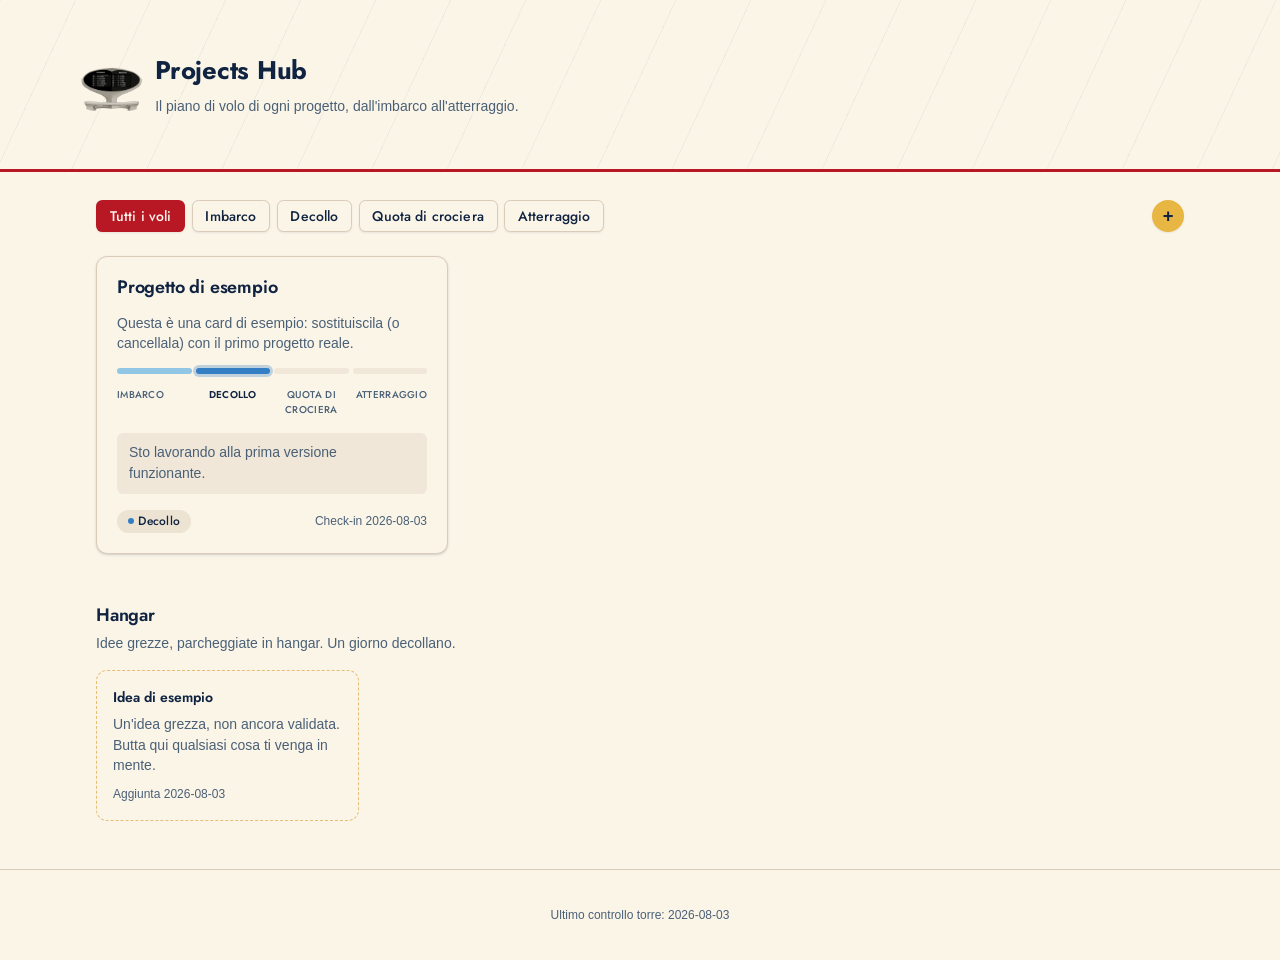
==== commit ccf69eb7: "Enlarge the brand icon photo for legibility (64x97, was 40x61) At the previous size the photo read a" ====
--- a/index.html
+++ b/index.html
@@ -15,7 +15,7 @@
       <path d="M21,16v-2l-8-5V3.5C13,2.67,12.33,2,11.5,2S10,2.67,10,3.5V9l-8,5v2l8-2.5V19l-2.5,1.5V22l4-1l4,1v-1.5L13,19v-5.5L21,16z" fill="currentColor"/>
     </svg>
     <div class="topbar-inner">
-      <img class="brand-icon" src="brand-icon.png" width="40" height="61" alt="" aria-hidden="true" />
+      <img class="brand-icon" src="brand-icon.png" width="64" height="97" alt="" aria-hidden="true" />
       <div>
         <h1>Projects Hub</h1>
         <p class="subtitle">Il piano di volo di ogni progetto, dall'imbarco all'atterraggio.</p>
